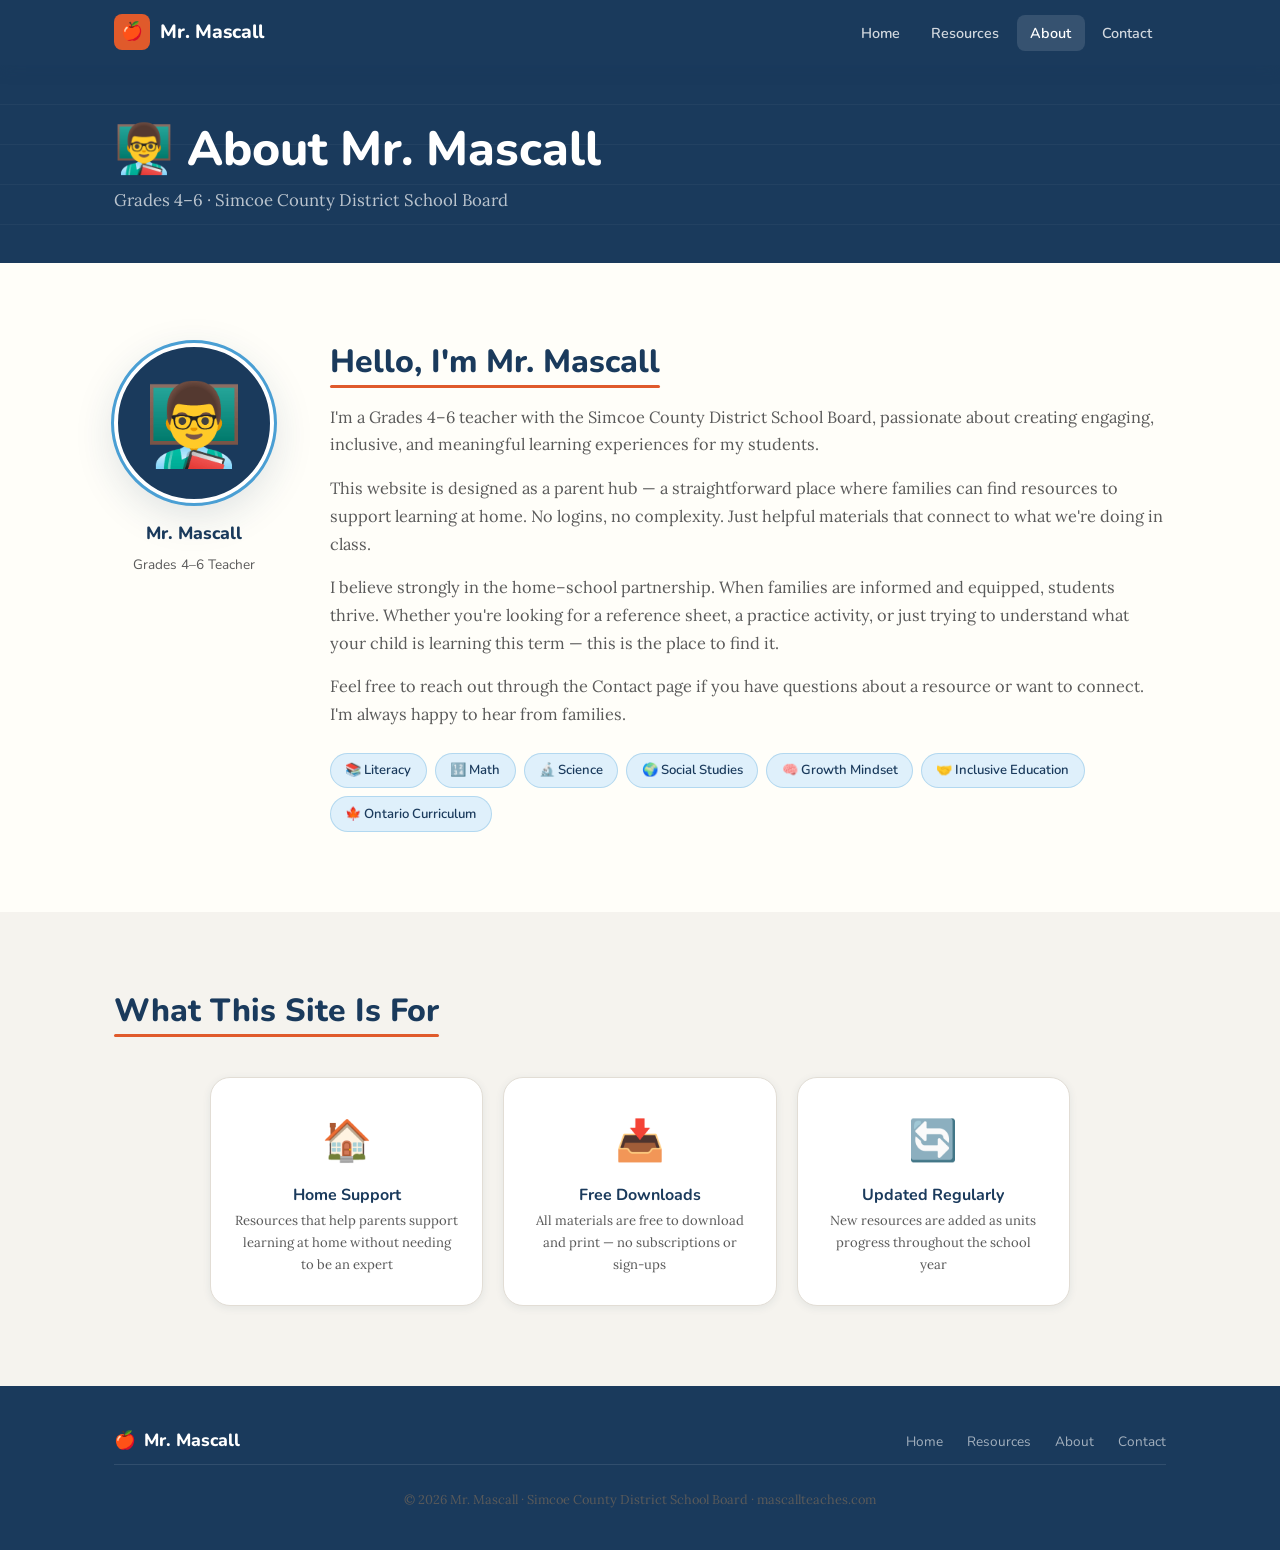
==== about.html @ 1cf7ec54 "First Launch" ====
<!DOCTYPE html>
<html lang="en">
<head>
  <meta charset="UTF-8" />
  <meta name="viewport" content="width=device-width, initial-scale=1.0" />
  <title>About — Mr. Mascall</title>
  <meta name="description" content="Learn about Mr. Mascall, Grades 4–6 teacher with the Simcoe County District School Board." />
  <link rel="stylesheet" href="css/style.css" />
  <link rel="icon" href="data:image/svg+xml,<svg xmlns='http://www.w3.org/2000/svg' viewBox='0 0 100 100'><text y='.9em' font-size='90'>🍎</text></svg>" />
</head>
<body>

  <!-- ══ HEADER ══ -->
  <header class="site-header">
    <nav class="nav-inner" aria-label="Main navigation">
      <a href="index.html" class="nav-logo">
        <span class="logo-icon" aria-hidden="true">🍎</span>
        Mr. Mascall
      </a>
      <button class="nav-toggle" aria-label="Toggle navigation" aria-expanded="false">☰</button>
      <ul class="nav-links">
        <li><a href="index.html">Home</a></li>
        <li><a href="resources.html">Resources</a></li>
        <li><a href="about.html">About</a></li>
        <li><a href="contact.html">Contact</a></li>
      </ul>
    </nav>
  </header>

  <!-- ══ PAGE HERO ══ -->
  <section class="page-hero">
    <div class="page-hero-inner">
      <h1>👨‍🏫 About Mr. Mascall</h1>
      <p>Grades 4–6 · Simcoe County District School Board</p>
    </div>
  </section>

  <!-- ══ ABOUT ══ -->
  <section class="section">
    <div class="container">
      <div class="about-inner">

        <div class="about-avatar">
          <div class="avatar-circle" aria-hidden="true">👨‍🏫</div>
          <p>Mr. Mascall<br><span>Grades 4–6 Teacher</span></p>
        </div>

        <div class="about-text">
          <h2 class="ruled-heading">Hello, I'm Mr. Mascall</h2>
          <br>
          <p>
            I'm a Grades 4–6 teacher with the Simcoe County District School Board, 
            passionate about creating engaging, inclusive, and meaningful learning 
            experiences for my students.
          </p>
          <p>
            This website is designed as a parent hub — a straightforward place where 
            families can find resources to support learning at home. No logins, no 
            complexity. Just helpful materials that connect to what we're doing in class.
          </p>
          <p>
            I believe strongly in the home–school partnership. When families are 
            informed and equipped, students thrive. Whether you're looking for a 
            reference sheet, a practice activity, or just trying to understand what 
            your child is learning this term — this is the place to find it.
          </p>
          <p>
            Feel free to reach out through the Contact page if you have questions 
            about a resource or want to connect. I'm always happy to hear from families.
          </p>

          <div class="about-tags">
            <span class="tag">📚 Literacy</span>
            <span class="tag">🔢 Math</span>
            <span class="tag">🔬 Science</span>
            <span class="tag">🌍 Social Studies</span>
            <span class="tag">🧠 Growth Mindset</span>
            <span class="tag">🤝 Inclusive Education</span>
            <span class="tag">🍁 Ontario Curriculum</span>
          </div>
        </div>

      </div>
    </div>
  </section>

  <!-- ══ VALUES STRIP ══ -->
  <section class="section section--alt">
    <div class="container">
      <h2 class="ruled-heading" style="text-align:center; margin-bottom: 2.5rem;">What This Site Is For</h2>
      <div class="quicklinks-grid" style="max-width: 860px; margin: 0 auto;">
        <div class="quicklink-card" style="cursor:default;">
          <span class="card-icon">🏠</span>
          <h3>Home Support</h3>
          <p>Resources that help parents support learning at home without needing to be an expert</p>
        </div>
        <div class="quicklink-card" style="cursor:default;">
          <span class="card-icon">📥</span>
          <h3>Free Downloads</h3>
          <p>All materials are free to download and print — no subscriptions or sign-ups</p>
        </div>
        <div class="quicklink-card" style="cursor:default;">
          <span class="card-icon">🔄</span>
          <h3>Updated Regularly</h3>
          <p>New resources are added as units progress throughout the school year</p>
        </div>
      </div>
    </div>
  </section>

  <!-- ══ FOOTER ══ -->
  <footer class="site-footer">
    <div class="footer-inner">
      <div class="footer-logo">
        <span aria-hidden="true">🍎</span>
        Mr. Mascall
      </div>
      <ul class="footer-links">
        <li><a href="index.html">Home</a></li>
        <li><a href="resources.html">Resources</a></li>
        <li><a href="about.html">About</a></li>
        <li><a href="contact.html">Contact</a></li>
      </ul>
    </div>
    <div class="footer-inner">
      <p class="footer-copy">
        © <span id="year"></span> Mr. Mascall · Simcoe County District School Board · mascallteaches.com
      </p>
    </div>
  </footer>

  <script src="js/main.js"></script>
  <script>document.getElementById('year').textContent = new Date().getFullYear();</script>
</body>
</html>
---- css/style.css ----
/* =============================================
   mascallteaches.com — Main Stylesheet
   Friendly + minimal school theme
   ============================================= */

@import url('https://fonts.googleapis.com/css2?family=Nunito:wght@400;600;700;800&family=Lora:ital,wght@0,400;0,600;1,400&display=swap');

/* === Variables === */
:root {
  --navy:       #1a3a5c;
  --sky:        #4a9fd4;
  --sky-light:  #dff0fb;
  --apple:      #e05a2b;
  --apple-light:#fef0ea;
  --chalk:      #f5f3ee;
  --paper:      #fffef9;
  --ink:        #2c2c2c;
  --ink-soft:   #5a5a5a;
  --border:     #e2ddd5;
  --white:      #ffffff;

  --font-head:  'Nunito', sans-serif;
  --font-body:  'Lora', Georgia, serif;

  --radius:     12px;
  --radius-lg:  20px;
  --shadow-sm:  0 2px 8px rgba(26,58,92,0.08);
  --shadow-md:  0 6px 24px rgba(26,58,92,0.12);
  --shadow-lg:  0 12px 40px rgba(26,58,92,0.15);

  --transition: 0.22s cubic-bezier(0.4,0,0.2,1);
}

/* === Reset === */
*, *::before, *::after { box-sizing: border-box; margin: 0; padding: 0; }

html { scroll-behavior: smooth; font-size: 16px; }

body {
  font-family: var(--font-body);
  background: var(--paper);
  color: var(--ink);
  line-height: 1.7;
  min-height: 100vh;
}

img { max-width: 100%; display: block; }
a  { color: inherit; text-decoration: none; }

/* === Typography === */
h1, h2, h3, h4 {
  font-family: var(--font-head);
  font-weight: 800;
  line-height: 1.2;
  color: var(--navy);
}

h1 { font-size: clamp(2rem, 5vw, 3rem); }
h2 { font-size: clamp(1.5rem, 3vw, 2rem); }
h3 { font-size: 1.2rem; }

p { color: var(--ink-soft); }

/* === Layout Helpers === */
.container {
  max-width: 1100px;
  margin: 0 auto;
  padding: 0 1.5rem;
}

.section {
  padding: 5rem 0;
}

.section--alt {
  background: var(--chalk);
}

/* === Decorative Ruled Lines (notebook feel) === */
.ruled-heading {
  position: relative;
  display: inline-block;
  padding-bottom: 0.4rem;
}
.ruled-heading::after {
  content: '';
  position: absolute;
  bottom: 0; left: 0;
  width: 100%; height: 3px;
  background: var(--apple);
  border-radius: 2px;
}

/* =============================================
   HEADER / NAV
   ============================================= */
.site-header {
  background: var(--navy);
  position: sticky;
  top: 0;
  z-index: 100;
  box-shadow: 0 2px 16px rgba(26,58,92,0.25);
}

.nav-inner {
  display: flex;
  align-items: center;
  justify-content: space-between;
  padding: 0.9rem 1.5rem;
  max-width: 1100px;
  margin: 0 auto;
}

.nav-logo {
  display: flex;
  align-items: center;
  gap: 0.6rem;
  font-family: var(--font-head);
  font-weight: 800;
  font-size: 1.2rem;
  color: var(--white);
}

.nav-logo .logo-icon {
  width: 36px;
  height: 36px;
  background: var(--apple);
  border-radius: 8px;
  display: flex;
  align-items: center;
  justify-content: center;
  font-size: 1.1rem;
  flex-shrink: 0;
}

.nav-links {
  display: flex;
  align-items: center;
  gap: 0.25rem;
  list-style: none;
}

.nav-links a {
  font-family: var(--font-head);
  font-weight: 600;
  font-size: 0.9rem;
  color: rgba(255,255,255,0.8);
  padding: 0.5rem 0.85rem;
  border-radius: 8px;
  transition: all var(--transition);
}

.nav-links a:hover,
.nav-links a.active {
  color: var(--white);
  background: rgba(255,255,255,0.12);
}

.nav-toggle {
  display: none;
  background: none;
  border: none;
  cursor: pointer;
  color: white;
  font-size: 1.5rem;
  padding: 0.25rem;
}

/* =============================================
   HERO
   ============================================= */
.hero {
  background: var(--navy);
  padding: 5rem 0 4rem;
  position: relative;
  overflow: hidden;
}

/* Chalkboard-style ruled lines in bg */
.hero::before {
  content: '';
  position: absolute;
  inset: 0;
  background-image: repeating-linear-gradient(
    to bottom,
    transparent,
    transparent 39px,
    rgba(255,255,255,0.04) 39px,
    rgba(255,255,255,0.04) 40px
  );
  pointer-events: none;
}

/* Decorative circle blobs */
.hero::after {
  content: '';
  position: absolute;
  top: -80px; right: -80px;
  width: 400px; height: 400px;
  background: radial-gradient(circle, rgba(74,159,212,0.2), transparent 70%);
  pointer-events: none;
}

.hero-inner {
  position: relative;
  z-index: 1;
  display: grid;
  grid-template-columns: 1fr auto;
  gap: 3rem;
  align-items: center;
  max-width: 1100px;
  margin: 0 auto;
  padding: 0 1.5rem;
}

.hero-text h1 {
  color: var(--white);
  margin-bottom: 1rem;
}

.hero-text h1 span {
  color: var(--sky);
}

.hero-text p {
  color: rgba(255,255,255,0.72);
  font-size: 1.1rem;
  max-width: 520px;
  margin-bottom: 2rem;
}

.hero-cta {
  display: flex;
  flex-wrap: wrap;
  gap: 0.75rem;
}

.btn {
  font-family: var(--font-head);
  font-weight: 700;
  font-size: 0.95rem;
  padding: 0.75rem 1.5rem;
  border-radius: var(--radius);
  border: none;
  cursor: pointer;
  transition: all var(--transition);
  display: inline-flex;
  align-items: center;
  gap: 0.4rem;
}

.btn-primary {
  background: var(--apple);
  color: var(--white);
  box-shadow: 0 4px 14px rgba(224,90,43,0.35);
}

.btn-primary:hover {
  background: #c94e25;
  transform: translateY(-2px);
  box-shadow: 0 6px 20px rgba(224,90,43,0.45);
}

.btn-secondary {
  background: rgba(255,255,255,0.12);
  color: var(--white);
  border: 1.5px solid rgba(255,255,255,0.25);
}

.btn-secondary:hover {
  background: rgba(255,255,255,0.2);
  transform: translateY(-2px);
}

/* Apple illustration in hero */
.hero-illustration {
  font-size: 7rem;
  line-height: 1;
  opacity: 0.9;
  animation: float 4s ease-in-out infinite;
  user-select: none;
}

@keyframes float {
  0%, 100% { transform: translateY(0px); }
  50%       { transform: translateY(-12px); }
}

/* =============================================
   QUICK LINKS / CARDS ROW
   ============================================= */
.quicklinks-grid {
  display: grid;
  grid-template-columns: repeat(auto-fit, minmax(200px, 1fr));
  gap: 1.25rem;
  margin-top: 2.5rem;
}

.quicklink-card {
  background: var(--white);
  border: 1.5px solid var(--border);
  border-radius: var(--radius-lg);
  padding: 1.75rem 1.5rem;
  text-align: center;
  transition: all var(--transition);
  cursor: pointer;
  display: block;
  box-shadow: var(--shadow-sm);
}

.quicklink-card:hover {
  transform: translateY(-4px);
  box-shadow: var(--shadow-md);
  border-color: var(--sky);
}

.quicklink-card .card-icon {
  font-size: 2.5rem;
  margin-bottom: 0.75rem;
  display: block;
}

.quicklink-card h3 {
  font-size: 1rem;
  font-weight: 700;
  color: var(--navy);
  margin-bottom: 0.3rem;
}

.quicklink-card p {
  font-size: 0.82rem;
  color: var(--ink-soft);
}

/* =============================================
   RESOURCES SECTION
   ============================================= */
.resources-header {
  display: flex;
  align-items: flex-end;
  justify-content: space-between;
  margin-bottom: 2rem;
  flex-wrap: wrap;
  gap: 1rem;
}

.filter-tabs {
  display: flex;
  gap: 0.5rem;
  flex-wrap: wrap;
}

.filter-tab {
  font-family: var(--font-head);
  font-weight: 700;
  font-size: 0.82rem;
  padding: 0.4rem 1rem;
  border-radius: 50px;
  border: 1.5px solid var(--border);
  background: var(--white);
  color: var(--ink-soft);
  cursor: pointer;
  transition: all var(--transition);
}

.filter-tab:hover,
.filter-tab.active {
  background: var(--navy);
  border-color: var(--navy);
  color: var(--white);
}

.resources-grid {
  display: grid;
  grid-template-columns: repeat(auto-fill, minmax(280px, 1fr));
  gap: 1.25rem;
}

.resource-card {
  background: var(--white);
  border: 1.5px solid var(--border);
  border-radius: var(--radius-lg);
  padding: 1.5rem;
  display: flex;
  flex-direction: column;
  gap: 0.75rem;
  transition: all var(--transition);
  box-shadow: var(--shadow-sm);
  position: relative;
  overflow: hidden;
}

.resource-card::before {
  content: '';
  position: absolute;
  top: 0; left: 0;
  width: 4px; height: 100%;
  background: var(--sky);
  border-radius: 2px 0 0 2px;
}

.resource-card[data-subject="math"]::before   { background: #6a9f4a; }
.resource-card[data-subject="literacy"]::before { background: var(--sky); }
.resource-card[data-subject="science"]::before  { background: #9b59b6; }
.resource-card[data-subject="social"]::before   { background: var(--apple); }

.resource-card:hover {
  transform: translateY(-3px);
  box-shadow: var(--shadow-md);
}

.resource-card-top {
  display: flex;
  align-items: flex-start;
  justify-content: space-between;
  gap: 0.5rem;
}

.resource-icon {
  font-size: 2rem;
  line-height: 1;
}

.resource-badge {
  font-family: var(--font-head);
  font-weight: 700;
  font-size: 0.7rem;
  padding: 0.2rem 0.6rem;
  border-radius: 50px;
  text-transform: uppercase;
  letter-spacing: 0.04em;
  flex-shrink: 0;
}

.badge-math     { background: #e8f5e0; color: #4a7a2c; }
.badge-literacy { background: var(--sky-light); color: #2775a8; }
.badge-science  { background: #f3e8fb; color: #7b3fa6; }
.badge-social   { background: var(--apple-light); color: #c04a1e; }

.resource-card h3 {
  font-size: 1rem;
  color: var(--navy);
}

.resource-card p {
  font-size: 0.86rem;
  flex: 1;
}

.resource-meta {
  display: flex;
  align-items: center;
  justify-content: space-between;
  padding-top: 0.5rem;
  border-top: 1px solid var(--border);
}

.resource-grade {
  font-family: var(--font-head);
  font-size: 0.78rem;
  font-weight: 600;
  color: var(--ink-soft);
}

.resource-download {
  font-family: var(--font-head);
  font-weight: 700;
  font-size: 0.8rem;
  color: var(--sky);
  display: flex;
  align-items: center;
  gap: 0.3rem;
  transition: color var(--transition);
}

.resource-download:hover { color: var(--navy); }

/* =============================================
   ABOUT SECTION
   ============================================= */
.about-inner {
  display: grid;
  grid-template-columns: auto 1fr;
  gap: 3.5rem;
  align-items: start;
}

.about-avatar {
  text-align: center;
}

.avatar-circle {
  width: 160px;
  height: 160px;
  border-radius: 50%;
  background: var(--navy);
  display: flex;
  align-items: center;
  justify-content: center;
  font-size: 5rem;
  margin-bottom: 1rem;
  box-shadow: var(--shadow-lg);
  border: 4px solid var(--white);
  outline: 3px solid var(--sky);
}

.about-avatar p {
  font-family: var(--font-head);
  font-weight: 800;
  font-size: 1.1rem;
  color: var(--navy);
}

.about-avatar span {
  font-size: 0.85rem;
  color: var(--ink-soft);
  font-weight: 400;
}

.about-text h2 {
  margin-bottom: 1rem;
}

.about-text p {
  margin-bottom: 1rem;
  font-size: 1.02rem;
}

.about-tags {
  display: flex;
  flex-wrap: wrap;
  gap: 0.5rem;
  margin-top: 1.5rem;
}

.tag {
  font-family: var(--font-head);
  font-weight: 600;
  font-size: 0.82rem;
  padding: 0.35rem 0.9rem;
  border-radius: 50px;
  background: var(--sky-light);
  color: var(--navy);
  border: 1.5px solid rgba(74,159,212,0.3);
}

/* =============================================
   CONTACT SECTION
   ============================================= */
.contact-inner {
  display: grid;
  grid-template-columns: 1fr 1fr;
  gap: 3rem;
  align-items: start;
}

.contact-info h2 { margin-bottom: 1rem; }
.contact-info p  { margin-bottom: 1.5rem; }

.contact-note {
  background: var(--apple-light);
  border: 1.5px solid rgba(224,90,43,0.2);
  border-radius: var(--radius);
  padding: 1rem 1.25rem;
  font-size: 0.88rem;
  display: flex;
  gap: 0.6rem;
  align-items: flex-start;
}

.contact-note .note-icon { font-size: 1.1rem; flex-shrink: 0; }

.contact-form {
  background: var(--white);
  border: 1.5px solid var(--border);
  border-radius: var(--radius-lg);
  padding: 2rem;
  box-shadow: var(--shadow-sm);
}

.form-group {
  margin-bottom: 1.25rem;
}

.form-group label {
  font-family: var(--font-head);
  font-weight: 700;
  font-size: 0.88rem;
  color: var(--navy);
  display: block;
  margin-bottom: 0.4rem;
}

.form-group input,
.form-group select,
.form-group textarea {
  width: 100%;
  padding: 0.7rem 1rem;
  border: 1.5px solid var(--border);
  border-radius: var(--radius);
  font-family: var(--font-body);
  font-size: 0.95rem;
  color: var(--ink);
  background: var(--chalk);
  transition: border-color var(--transition);
  outline: none;
  resize: vertical;
}

.form-group input:focus,
.form-group select:focus,
.form-group textarea:focus {
  border-color: var(--sky);
  background: var(--white);
}

.form-group textarea { min-height: 120px; }

.btn-submit {
  width: 100%;
  background: var(--navy);
  color: var(--white);
  padding: 0.85rem;
  font-family: var(--font-head);
  font-weight: 700;
  font-size: 1rem;
  border-radius: var(--radius);
  border: none;
  cursor: pointer;
  transition: all var(--transition);
}

.btn-submit:hover {
  background: var(--sky);
  transform: translateY(-2px);
  box-shadow: var(--shadow-md);
}

/* =============================================
   FOOTER
   ============================================= */
.site-footer {
  background: var(--navy);
  color: rgba(255,255,255,0.65);
  padding: 2.5rem 0;
}

.footer-inner {
  max-width: 1100px;
  margin: 0 auto;
  padding: 0 1.5rem;
  display: flex;
  align-items: center;
  justify-content: space-between;
  flex-wrap: wrap;
  gap: 1rem;
}

.footer-logo {
  font-family: var(--font-head);
  font-weight: 800;
  font-size: 1.1rem;
  color: var(--white);
  display: flex;
  align-items: center;
  gap: 0.5rem;
}

.footer-links {
  display: flex;
  gap: 1.5rem;
  list-style: none;
}

.footer-links a {
  font-family: var(--font-head);
  font-size: 0.85rem;
  color: rgba(255,255,255,0.6);
  transition: color var(--transition);
}

.footer-links a:hover { color: var(--white); }

.footer-copy {
  font-size: 0.8rem;
  width: 100%;
  text-align: center;
  padding-top: 1.5rem;
  border-top: 1px solid rgba(255,255,255,0.1);
  margin-top: 0.5rem;
}

/* =============================================
   MOBILE NAV
   ============================================= */
@media (max-width: 768px) {
  .nav-links {
    display: none;
    position: absolute;
    top: 100%;
    left: 0; right: 0;
    background: var(--navy);
    flex-direction: column;
    padding: 1rem;
    gap: 0.1rem;
    border-top: 1px solid rgba(255,255,255,0.1);
    box-shadow: 0 8px 24px rgba(0,0,0,0.3);
  }

  .nav-links.open { display: flex; }
  .nav-links a { padding: 0.7rem 1rem; font-size: 1rem; }
  .nav-toggle { display: block; }
  .site-header { position: relative; }

  .hero-inner { grid-template-columns: 1fr; }
  .hero-illustration { display: none; }

  .about-inner { grid-template-columns: 1fr; }
  .about-avatar { display: flex; gap: 1.5rem; align-items: center; }
  .avatar-circle { width: 100px; height: 100px; font-size: 3rem; flex-shrink: 0; }

  .contact-inner { grid-template-columns: 1fr; }

  .footer-inner { flex-direction: column; align-items: flex-start; gap: 1.25rem; }
}

/* =============================================
   ANIMATIONS
   ============================================= */
@keyframes fadeUp {
  from { opacity: 0; transform: translateY(20px); }
  to   { opacity: 1; transform: translateY(0); }
}

.fade-up {
  animation: fadeUp 0.5s ease both;
}

.fade-up:nth-child(1) { animation-delay: 0.05s; }
.fade-up:nth-child(2) { animation-delay: 0.12s; }
.fade-up:nth-child(3) { animation-delay: 0.19s; }
.fade-up:nth-child(4) { animation-delay: 0.26s; }

/* =============================================
   RESOURCES PAGE (resources.html)
   ============================================= */
.page-hero {
  background: var(--navy);
  padding: 3.5rem 0 3rem;
  position: relative;
  overflow: hidden;
}

.page-hero::before {
  content: '';
  position: absolute;
  inset: 0;
  background-image: repeating-linear-gradient(
    to bottom,
    transparent, transparent 39px,
    rgba(255,255,255,0.04) 39px,
    rgba(255,255,255,0.04) 40px
  );
}

.page-hero-inner {
  position: relative;
  z-index: 1;
  max-width: 1100px;
  margin: 0 auto;
  padding: 0 1.5rem;
}

.page-hero h1 { color: var(--white); }
.page-hero p  { color: rgba(255,255,255,0.7); margin-top: 0.5rem; font-size: 1.05rem; }
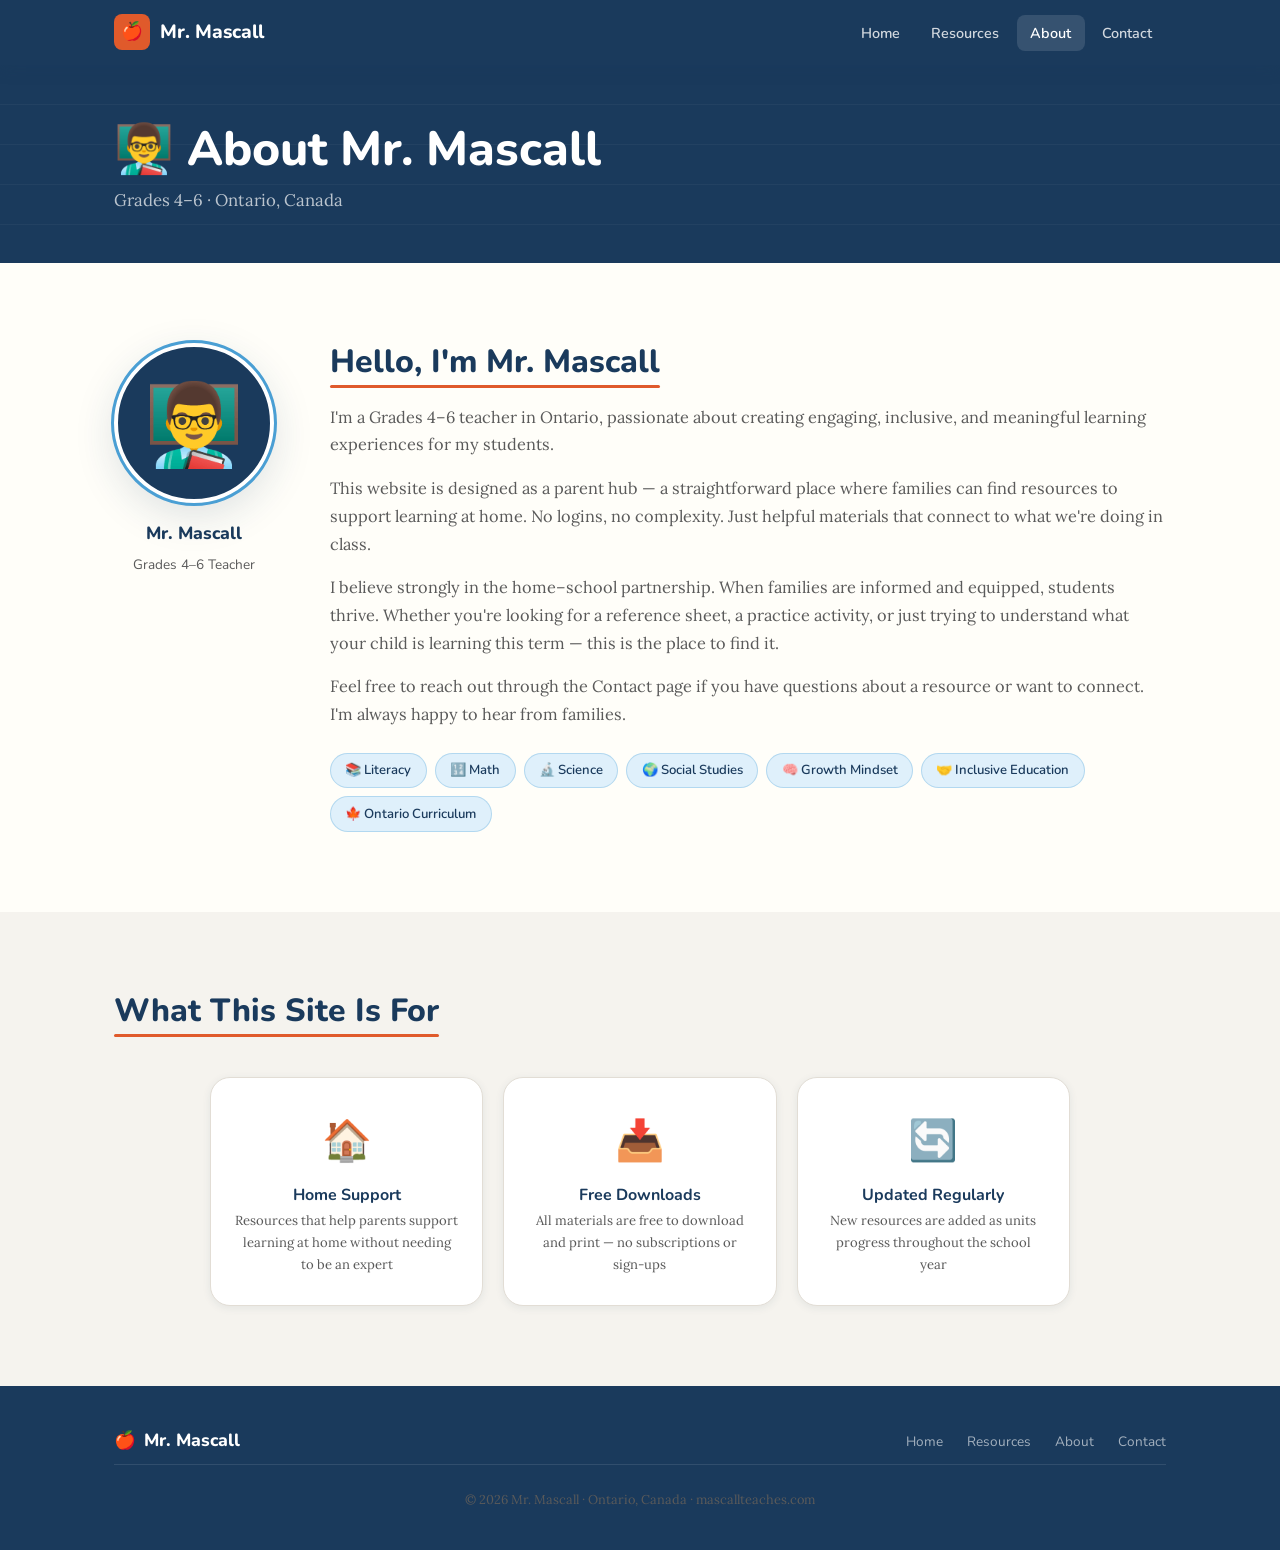
==== commit 00bd508b: "Major Update" ====
--- a/about.html
+++ b/about.html
@@ -4,7 +4,7 @@
   <meta charset="UTF-8" />
   <meta name="viewport" content="width=device-width, initial-scale=1.0" />
   <title>About — Mr. Mascall</title>
-  <meta name="description" content="Learn about Mr. Mascall, Grades 4–6 teacher with the Simcoe County District School Board." />
+  <meta name="description" content="Learn about Mr. Mascall, Grades 4–6 teacher in Ontario." />
   <link rel="stylesheet" href="css/style.css" />
   <link rel="icon" href="data:image/svg+xml,<svg xmlns='http://www.w3.org/2000/svg' viewBox='0 0 100 100'><text y='.9em' font-size='90'>🍎</text></svg>" />
 </head>
@@ -31,7 +31,7 @@
   <section class="page-hero">
     <div class="page-hero-inner">
       <h1>👨‍🏫 About Mr. Mascall</h1>
-      <p>Grades 4–6 · Simcoe County District School Board</p>
+      <p>Grades 4–6 · Ontario, Canada</p>
     </div>
   </section>
 
@@ -49,7 +49,7 @@
           <h2 class="ruled-heading">Hello, I'm Mr. Mascall</h2>
           <br>
           <p>
-            I'm a Grades 4–6 teacher with the Simcoe County District School Board, 
+            I'm a Grades 4–6 teacher in Ontario, 
             passionate about creating engaging, inclusive, and meaningful learning 
             experiences for my students.
           </p>
@@ -124,7 +124,7 @@
     </div>
     <div class="footer-inner">
       <p class="footer-copy">
-        © <span id="year"></span> Mr. Mascall · Simcoe County District School Board · mascallteaches.com
+        © <span id="year"></span> Mr. Mascall · Ontario, Canada · mascallteaches.com
       </p>
     </div>
   </footer>
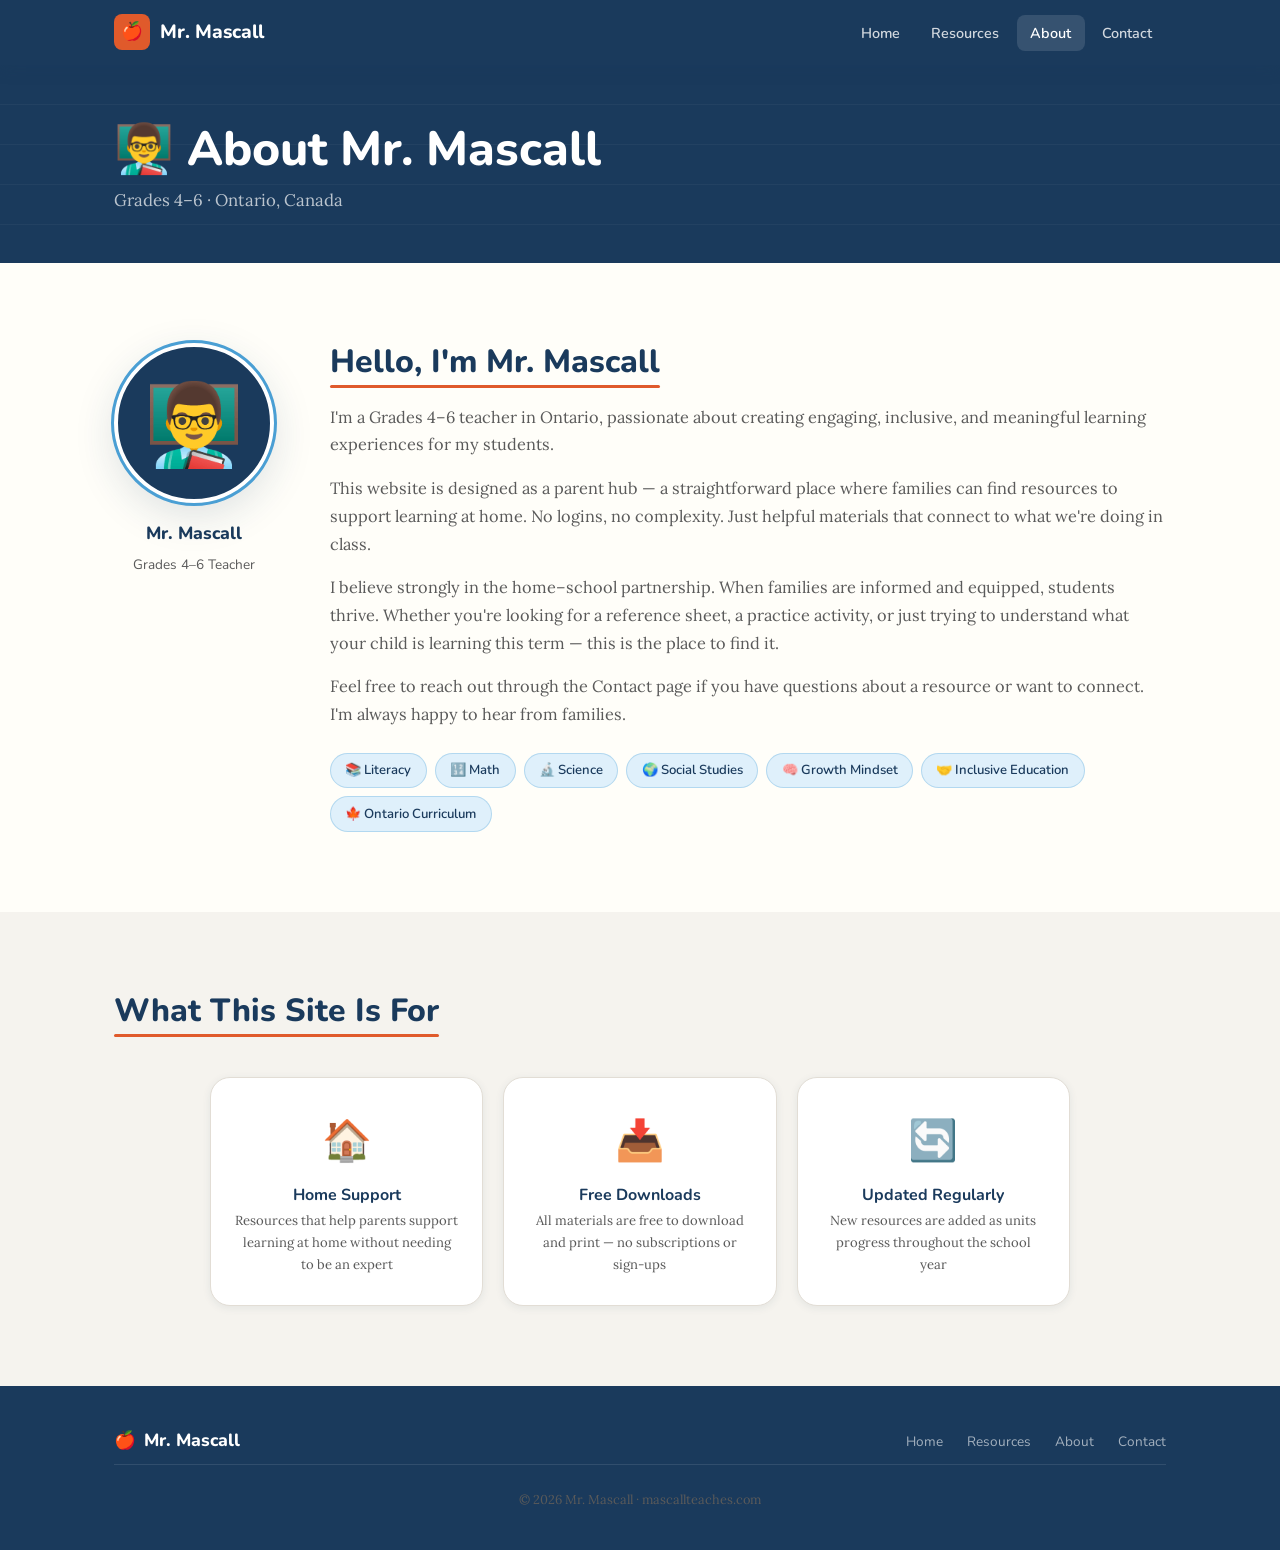
==== commit a4e74fbe: "PDF upgrades" ====
--- a/about.html
+++ b/about.html
@@ -124,7 +124,7 @@
     </div>
     <div class="footer-inner">
       <p class="footer-copy">
-        © <span id="year"></span> Mr. Mascall · Ontario, Canada · mascallteaches.com
+        © <span id="year"></span> Mr. Mascall · mascallteaches.com
       </p>
     </div>
   </footer>
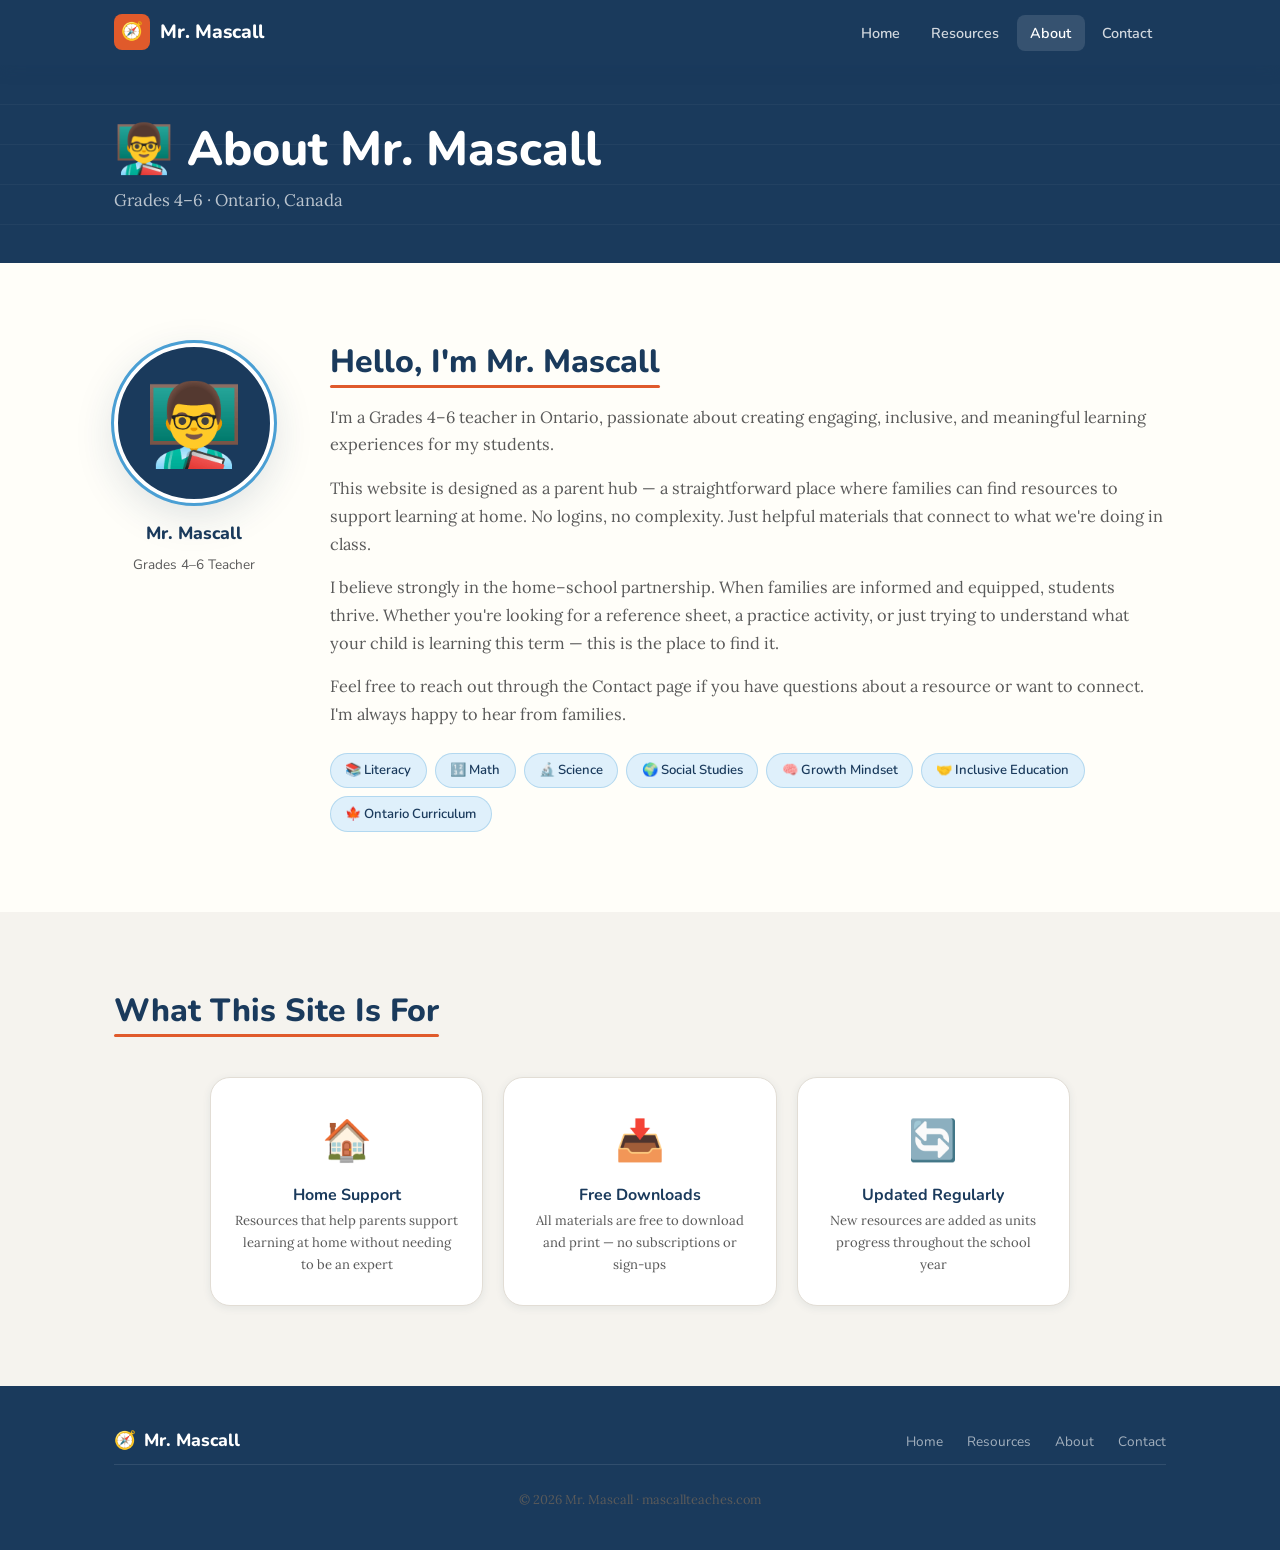
==== commit cb3b5eaa: "DNS Fix and Site Colour Change" ====
--- a/about.html
+++ b/about.html
@@ -6,7 +6,7 @@
   <title>About — Mr. Mascall</title>
   <meta name="description" content="Learn about Mr. Mascall, Grades 4–6 teacher in Ontario." />
   <link rel="stylesheet" href="css/style.css" />
-  <link rel="icon" href="data:image/svg+xml,<svg xmlns='http://www.w3.org/2000/svg' viewBox='0 0 100 100'><text y='.9em' font-size='90'>🍎</text></svg>" />
+  <link rel="icon" href="data:image/svg+xml,<svg xmlns='http://www.w3.org/2000/svg' viewBox='0 0 100 100'><text y='.9em' font-size='90'>🧭</text></svg>" />
 </head>
 <body>
 
@@ -14,7 +14,7 @@
   <header class="site-header">
     <nav class="nav-inner" aria-label="Main navigation">
       <a href="index.html" class="nav-logo">
-        <span class="logo-icon" aria-hidden="true">🍎</span>
+        <span class="logo-icon" aria-hidden="true">🧭</span>
         Mr. Mascall
       </a>
       <button class="nav-toggle" aria-label="Toggle navigation" aria-expanded="false">☰</button>
@@ -112,7 +112,7 @@
   <footer class="site-footer">
     <div class="footer-inner">
       <div class="footer-logo">
-        <span aria-hidden="true">🍎</span>
+        <span aria-hidden="true">🧭</span>
         Mr. Mascall
       </div>
       <ul class="footer-links">
